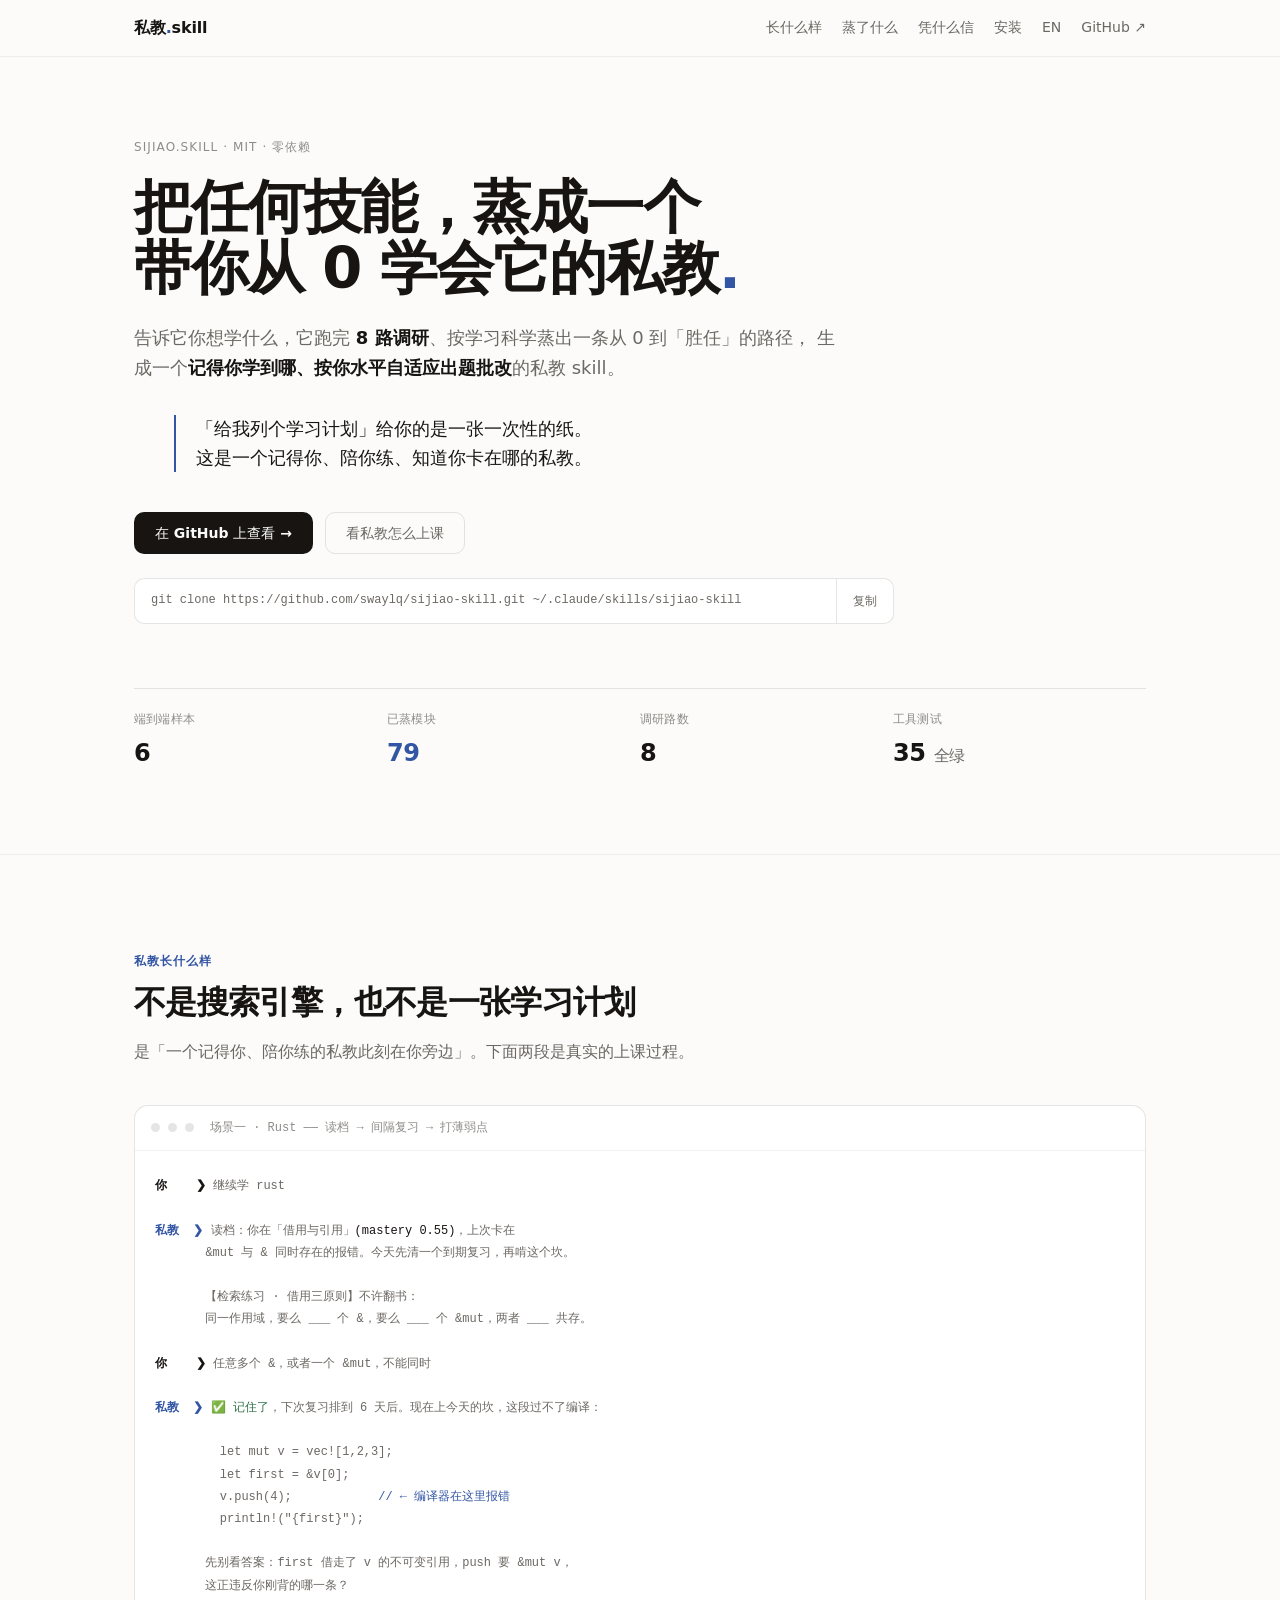
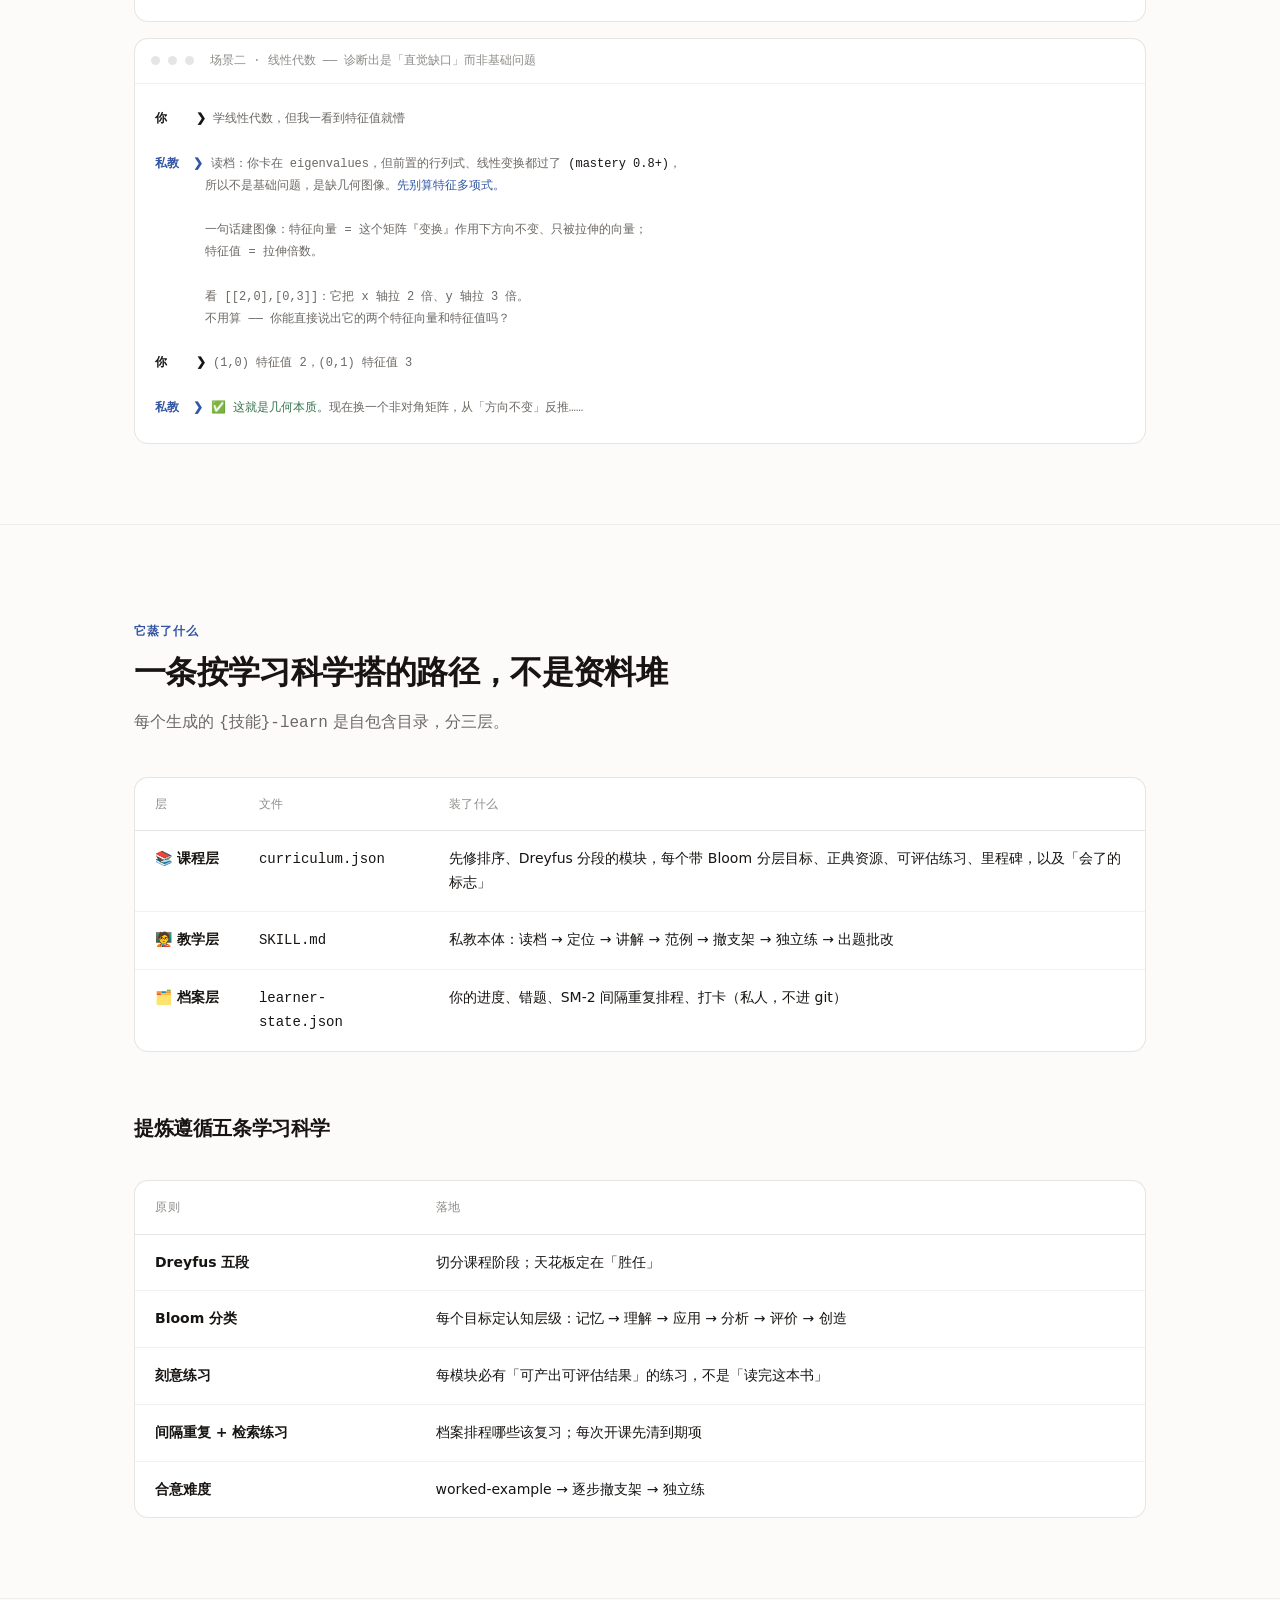
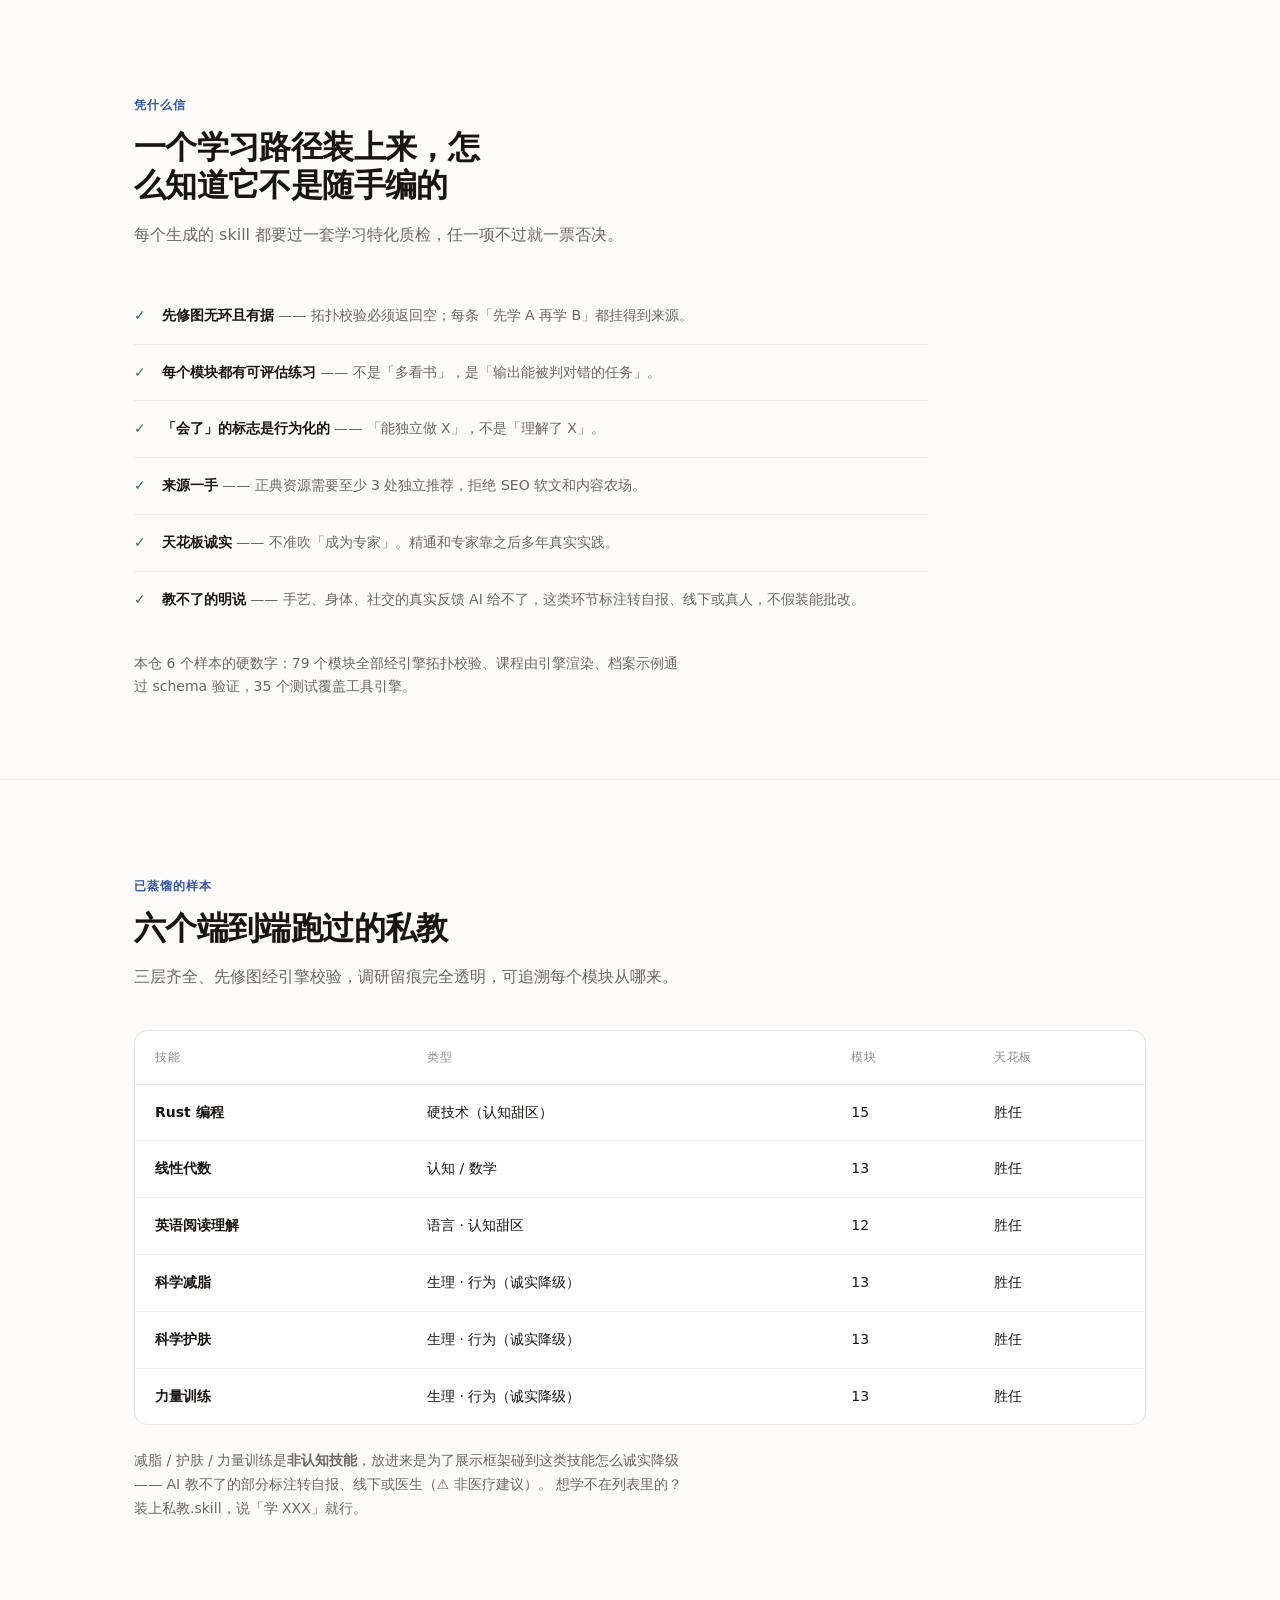
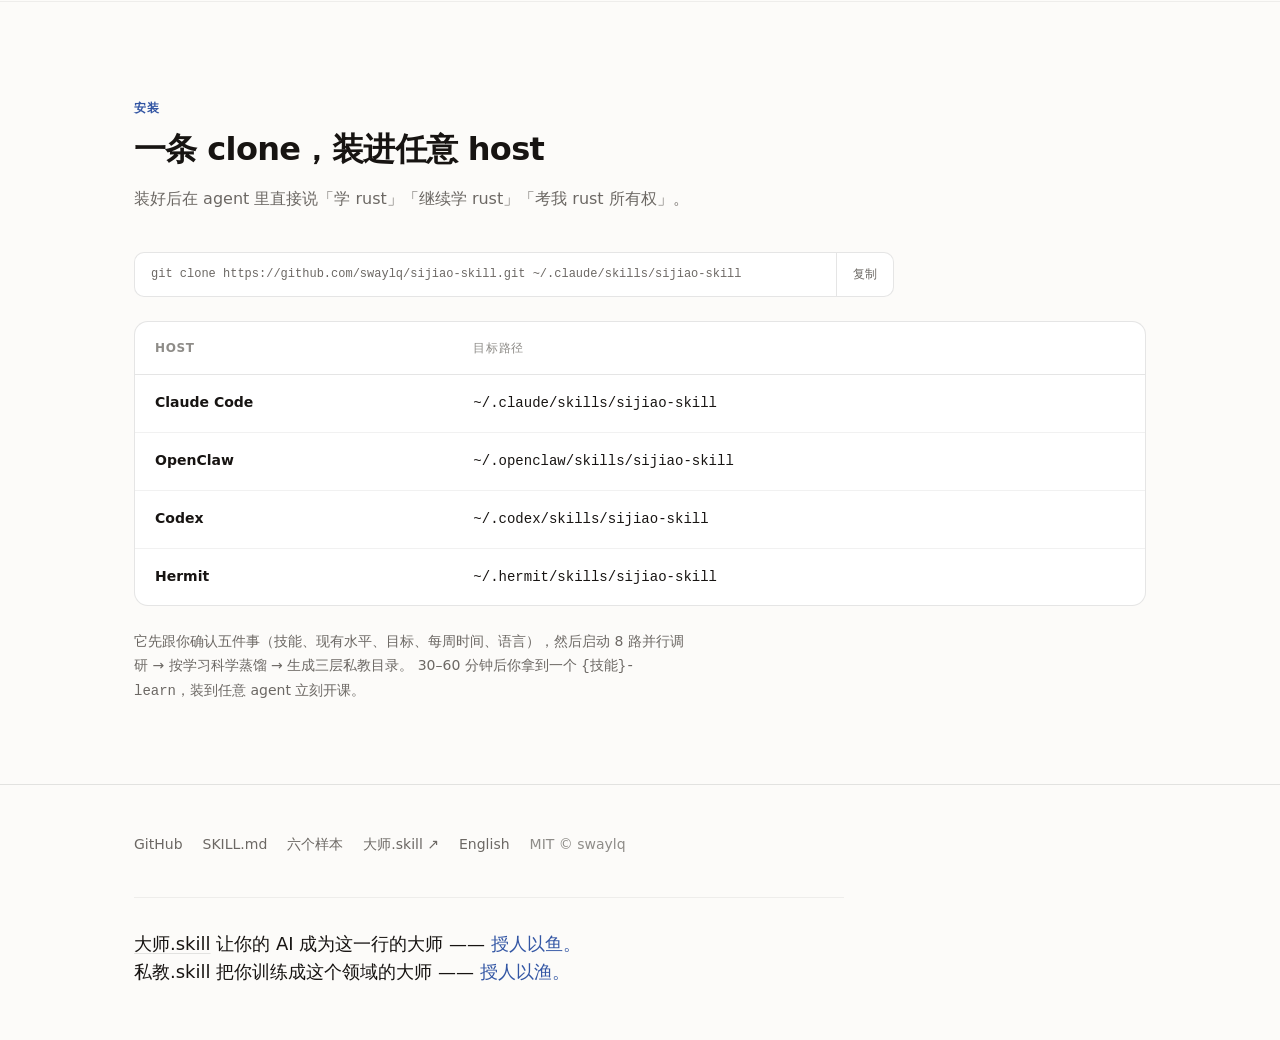
==== docs/index.html @ 7129c039 "site: bilingual landing page on GitHub Pages (docs/) 私教.skill had no site of its own — searching for" ====
<!doctype html>
<html lang="zh-Hans">
<head>
<meta charset="utf-8">
<meta name="viewport" content="width=device-width, initial-scale=1">
<title>私教.skill —— 把任何技能蒸馏成一个带你从 0 学会它的私教</title>
<meta name="description" content="私教.skill（sijiao.skill）：输入任何想学的技能，跑 8 路调研、按学习科学蒸出一条从 0 到「胜任」的路径，生成一个记得你学到哪、按你水平自适应出题批改、排间隔复习的有状态私教 skill。支持 Claude Code / OpenClaw / Codex / Hermit，MIT 开源，零依赖。">
<meta name="keywords" content="私教.skill,私教 skill,sijiao.skill,sijiao-skill,AI 私教,AI 家教,学习路径,间隔重复,刻意练习,Claude Code skill,agent skill,自适应学习">
<meta name="author" content="swaylq">
<meta name="theme-color" content="#fbfaf8" media="(prefers-color-scheme: light)">
<meta name="theme-color" content="#1b1a18" media="(prefers-color-scheme: dark)">
<link rel="canonical" href="https://swaylq.github.io/sijiao-skill/">
<link rel="alternate" hreflang="zh-Hans" href="https://swaylq.github.io/sijiao-skill/">
<link rel="alternate" hreflang="en" href="https://swaylq.github.io/sijiao-skill/en/">
<link rel="alternate" hreflang="x-default" href="https://swaylq.github.io/sijiao-skill/">
<meta property="og:type" content="website">
<meta property="og:locale" content="zh_CN">
<meta property="og:site_name" content="私教.skill">
<meta property="og:title" content="私教.skill —— 把任何技能蒸馏成一个带你从 0 学会它的私教">
<meta property="og:description" content="不是一张一次性的学习计划，是一个记得你学到哪、按你水平出题批改、排间隔复习的私教。8 路调研 + 学习科学蒸馏，天花板诚实标到「胜任」。">
<meta property="og:url" content="https://swaylq.github.io/sijiao-skill/">
<meta property="og:image" content="https://swaylq.github.io/sijiao-skill/assets/og.png">
<meta property="og:image:width" content="1200">
<meta property="og:image:height" content="630">
<meta name="twitter:card" content="summary_large_image">
<meta name="twitter:title" content="私教.skill —— 把任何技能蒸馏成一个带你从 0 学会它的私教">
<meta name="twitter:description" content="记得你学到哪、按你水平出题批改、排间隔复习的有状态私教。8 路调研 + 学习科学蒸馏。">
<meta name="twitter:image" content="https://swaylq.github.io/sijiao-skill/assets/og.png">
<link rel="icon" href="assets/favicon.svg" type="image/svg+xml">
<link rel="stylesheet" href="assets/site.css">
<script type="application/ld+json">
{
  "@context": "https://schema.org",
  "@graph": [
    {
      "@type": "SoftwareApplication",
      "name": "私教.skill",
      "alternateName": ["sijiao.skill", "sijiao-skill", "私教 skill"],
      "applicationCategory": "EducationalApplication",
      "operatingSystem": "macOS, Linux, Windows",
      "url": "https://swaylq.github.io/sijiao-skill/",
      "downloadUrl": "https://github.com/swaylq/sijiao-skill",
      "codeRepository": "https://github.com/swaylq/sijiao-skill",
      "programmingLanguage": ["Python", "Markdown"],
      "license": "https://opensource.org/licenses/MIT",
      "description": "输入任何想学的技能，跑 8 路调研、按学习科学蒸出一条从 0 到「胜任」的路径，生成一个有状态的私教 skill：记得你学到哪、按你水平出题批改、排间隔复习。",
      "author": { "@type": "Person", "name": "swaylq", "url": "https://github.com/swaylq" },
      "offers": { "@type": "Offer", "price": "0", "priceCurrency": "USD" }
    },
    {
      "@type": "FAQPage",
      "mainEntity": [
        {
          "@type": "Question",
          "name": "私教.skill 和让 ChatGPT 列个学习计划有什么区别？",
          "acceptedAnswer": { "@type": "Answer", "text": "学习计划是一张一次性的纸，发给你就结束了。私教.skill 生成的是一个有状态的目录：它记得你学到哪个模块、上次卡在哪、错过哪些题，按你当前水平出题并批改，还按 SM-2 算法排间隔复习。每次开课先清到期的复习项，再上新内容。" }
        },
        {
          "@type": "Question",
          "name": "它蒸出来的学习路径凭什么可信？",
          "acceptedAnswer": { "@type": "Answer", "text": "每个生成的 skill 都要过一套学习特化质检：先修图必须无环且每条依赖挂得到来源；每个模块必须有能判对错的练习，不能是「多看书」；「会了」的标志必须行为化；正典资源需要至少 3 处独立推荐，拒绝内容农场；天花板不准吹「成为专家」。" }
        },
        {
          "@type": "Question",
          "name": "能把我教到什么程度？",
          "acceptedAnswer": { "@type": "Answer", "text": "天花板诚实标在 Dreyfus 五段模型的「胜任」——能独立完成常规任务。精通和专家靠之后多年的真实实践，不是任何课程能给的。不告诉你局限的 skill 不值得信任。" }
        },
        {
          "@type": "Question",
          "name": "非认知技能（健身、护肤这种）也能教吗？",
          "acceptedAnswer": { "@type": "Answer", "text": "能，但会诚实降级。AI 给不了手艺、身体和社交上的真实反馈，这类环节会明确标注转为自报、线下或真人，不假装能批改。比如英语阅读的样本就明标「只管阅读，不含听说写」。" }
        },
        {
          "@type": "Question",
          "name": "支持哪些 agent？",
          "acceptedAnswer": { "@type": "Answer", "text": "任何读 SKILL.md 的 host，包括 Claude Code、OpenClaw、Codex、Hermit。生成出来的学习目录也能用 tools/install.py 装到指定 host。" }
        }
      ]
    }
  ]
}
</script>
</head>
<body>

<header class="topbar">
  <div class="shell topbar-in">
    <a class="wordmark" href="/sijiao-skill/">私教<span class="dot">.</span>skill</a>
    <nav class="topnav">
      <a class="hide-sm" href="#demo">长什么样</a>
      <a class="hide-sm" href="#what">蒸了什么</a>
      <a class="hide-sm" href="#trust">凭什么信</a>
      <a href="#install">安装</a>
      <a href="en/">EN</a>
      <a href="https://github.com/swaylq/sijiao-skill">GitHub ↗</a>
    </nav>
  </div>
</header>

<main>

  <section class="shell hero">
    <p class="eyebrow">sijiao.skill · MIT · 零依赖</p>
    <h1>把任何技能，蒸成一个带你从 0 学会它的私教<span class="dot">.</span></h1>
    <p class="lede">
      告诉它你想学什么，它跑完 <strong>8 路调研</strong>、按学习科学蒸出一条从 0 到「胜任」的路径，
      生成一个<strong>记得你学到哪、按你水平自适应出题批改</strong>的私教 skill。
    </p>

    <blockquote class="pull">
      「给我列个学习计划」给你的是一张一次性的纸。<br>
      这是一个记得你、陪你练、知道你卡在哪的私教。
    </blockquote>

    <div class="cta">
      <a class="btn btn-primary" href="https://github.com/swaylq/sijiao-skill">在 GitHub 上查看 →</a>
      <a class="btn btn-ghost" href="#demo">看私教怎么上课</a>
    </div>

    <div class="copyline">
      <span class="scroll"><code id="install-cmd">git clone https://github.com/swaylq/sijiao-skill.git ~/.claude/skills/sijiao-skill</code></span>
      <button type="button" data-copy="#install-cmd">复制</button>
    </div>

    <dl class="stats">
      <div class="stat"><dt>端到端样本</dt><dd>6</dd></div>
      <div class="stat"><dt>已蒸模块</dt><dd class="cut">79</dd></div>
      <div class="stat"><dt>调研路数</dt><dd>8</dd></div>
      <div class="stat"><dt>工具测试</dt><dd>35<span class="unit"> 全绿</span></dd></div>
    </dl>
  </section>

  <section class="section" id="demo">
    <div class="shell">
      <div class="section-head">
        <p class="kicker">私教长什么样</p>
        <h2>不是搜索引擎，也不是一张学习计划</h2>
        <p>是「一个记得你、陪你练的私教此刻在你旁边」。下面两段是真实的上课过程。</p>
      </div>

      <div class="terminal">
        <div class="terminal-bar">
          <span class="lamp"></span><span class="lamp"></span><span class="lamp"></span>
          <span class="path">场景一 · Rust —— 读档 → 间隔复习 → 打薄弱点</span>
        </div>
<pre><span class="u">你    ❯</span> 继续学 rust

<span class="a">私教  ❯</span> 读档：你在「借用与引用」<span class="hi">(mastery 0.55)</span>，上次卡在
       &amp;mut 与 &amp; 同时存在的报错。今天先清一个到期复习，再啃这个坎。

       【检索练习 · 借用三原则】不许翻书：
       同一作用域，要么 ___ 个 &amp;，要么 ___ 个 &amp;mut，两者 ___ 共存。

<span class="u">你    ❯</span> 任意多个 &amp;，或者一个 &amp;mut，不能同时

<span class="a">私教  ❯</span> <span class="keep">✅ 记住了</span>，下次复习排到 6 天后。现在上今天的坎，这段过不了编译：

         let mut v = vec![1,2,3];
         let first = &amp;v[0];
         v.push(4);            <span class="cut">// ← 编译器在这里报错</span>
         println!("{first}");

       先别看答案：first 借走了 v 的不可变引用，push 要 &amp;mut v，
       这正违反你刚背的哪一条？</pre>
      </div>

      <div class="terminal" style="margin-top:var(--s-4)">
        <div class="terminal-bar">
          <span class="lamp"></span><span class="lamp"></span><span class="lamp"></span>
          <span class="path">场景二 · 线性代数 —— 诊断出是「直觉缺口」而非基础问题</span>
        </div>
<pre><span class="u">你    ❯</span> 学线性代数，但我一看到特征值就懵

<span class="a">私教  ❯</span> 读档：你卡在 eigenvalues，但前置的行列式、线性变换都过了 <span class="hi">(mastery 0.8+)</span>，
       所以不是基础问题，是缺几何图像。<span class="cut">先别算特征多项式。</span>

       一句话建图像：特征向量 = 这个矩阵『变换』作用下方向不变、只被拉伸的向量；
       特征值 = 拉伸倍数。

       看 [[2,0],[0,3]]：它把 x 轴拉 2 倍、y 轴拉 3 倍。
       不用算 —— 你能直接说出它的两个特征向量和特征值吗？

<span class="u">你    ❯</span> (1,0) 特征值 2，(0,1) 特征值 3

<span class="a">私教  ❯</span> <span class="keep">✅ 这就是几何本质。</span>现在换一个非对角矩阵，从「方向不变」反推……</pre>
      </div>
    </div>
  </section>

  <section class="section" id="what">
    <div class="shell">
      <div class="section-head">
        <p class="kicker">它蒸了什么</p>
        <h2>一条按学习科学搭的路径，不是资料堆</h2>
        <p>每个生成的 <code>{技能}-learn</code> 是自包含目录，分三层。</p>
      </div>

      <div class="table-wrap">
        <table>
          <thead><tr><th>层</th><th>文件</th><th>装了什么</th></tr></thead>
          <tbody>
            <tr><td>📚 课程层</td><td><code>curriculum.json</code></td><td>先修排序、Dreyfus 分段的模块，每个带 Bloom 分层目标、正典资源、可评估练习、里程碑，以及「会了的标志」</td></tr>
            <tr><td>🧑‍🏫 教学层</td><td><code>SKILL.md</code></td><td>私教本体：读档 → 定位 → 讲解 → 范例 → 撤支架 → 独立练 → 出题批改</td></tr>
            <tr><td>🗂️ 档案层</td><td><code>learner-state.json</code></td><td>你的进度、错题、SM-2 间隔重复排程、打卡（私人，不进 git）</td></tr>
          </tbody>
        </table>
      </div>

      <div class="section-head" style="margin-top:var(--s-16)">
        <h2 style="font-size:var(--text-xl)">提炼遵循五条学习科学</h2>
      </div>
      <div class="table-wrap">
        <table>
          <thead><tr><th>原则</th><th>落地</th></tr></thead>
          <tbody>
            <tr><td>Dreyfus 五段</td><td>切分课程阶段；天花板定在「胜任」</td></tr>
            <tr><td>Bloom 分类</td><td>每个目标定认知层级：记忆 → 理解 → 应用 → 分析 → 评价 → 创造</td></tr>
            <tr><td>刻意练习</td><td>每模块必有「可产出可评估结果」的练习，不是「读完这本书」</td></tr>
            <tr><td>间隔重复 + 检索练习</td><td>档案排程哪些该复习；每次开课先清到期项</td></tr>
            <tr><td>合意难度</td><td>worked-example → 逐步撤支架 → 独立练</td></tr>
          </tbody>
        </table>
      </div>
    </div>
  </section>

  <section class="section" id="trust">
    <div class="shell">
      <div class="section-head">
        <p class="kicker">凭什么信</p>
        <h2>一个学习路径装上来，怎么知道它不是随手编的</h2>
        <p>每个生成的 skill 都要过一套学习特化质检，任一项不过就一票否决。</p>
      </div>
      <ul class="checks">
        <li><span class="tick">✓</span><span><b>先修图无环且有据</b> —— 拓扑校验必须返回空；每条「先学 A 再学 B」都挂得到来源。</span></li>
        <li><span class="tick">✓</span><span><b>每个模块都有可评估练习</b> —— 不是「多看书」，是「输出能被判对错的任务」。</span></li>
        <li><span class="tick">✓</span><span><b>「会了」的标志是行为化的</b> —— 「能独立做 X」，不是「理解了 X」。</span></li>
        <li><span class="tick">✓</span><span><b>来源一手</b> —— 正典资源需要至少 3 处独立推荐，拒绝 SEO 软文和内容农场。</span></li>
        <li><span class="tick">✓</span><span><b>天花板诚实</b> —— 不准吹「成为专家」。精通和专家靠之后多年真实实践。</span></li>
        <li><span class="tick">✓</span><span><b>教不了的明说</b> —— 手艺、身体、社交的真实反馈 AI 给不了，这类环节标注转自报、线下或真人，不假装能批改。</span></li>
      </ul>
      <p style="margin-top:var(--s-6);font-size:var(--text-sm);color:var(--ink-muted);max-width:var(--measure)">
        本仓 6 个样本的硬数字：79 个模块全部经引擎拓扑校验、课程由引擎渲染、档案示例通过 schema 验证，35 个测试覆盖工具引擎。
      </p>
    </div>
  </section>

  <section class="section" id="samples">
    <div class="shell">
      <div class="section-head">
        <p class="kicker">已蒸馏的样本</p>
        <h2>六个端到端跑过的私教</h2>
        <p>三层齐全、先修图经引擎校验，调研留痕完全透明，可追溯每个模块从哪来。</p>
      </div>
      <div class="table-wrap">
        <table>
          <thead><tr><th>技能</th><th>类型</th><th>模块</th><th>天花板</th></tr></thead>
          <tbody>
            <tr><td>Rust 编程</td><td>硬技术（认知甜区）</td><td>15</td><td>胜任</td></tr>
            <tr><td>线性代数</td><td>认知 / 数学</td><td>13</td><td>胜任</td></tr>
            <tr><td>英语阅读理解</td><td>语言 · 认知甜区</td><td>12</td><td>胜任</td></tr>
            <tr><td>科学减脂</td><td>生理 · 行为（诚实降级）</td><td>13</td><td>胜任</td></tr>
            <tr><td>科学护肤</td><td>生理 · 行为（诚实降级）</td><td>13</td><td>胜任</td></tr>
            <tr><td>力量训练</td><td>生理 · 行为（诚实降级）</td><td>13</td><td>胜任</td></tr>
          </tbody>
        </table>
      </div>
      <p style="margin-top:var(--s-6);font-size:var(--text-sm);color:var(--ink-muted);max-width:var(--measure)">
        减脂 / 护肤 / 力量训练是<strong>非认知技能</strong>，放进来是为了展示框架碰到这类技能怎么诚实降级 —— AI 教不了的部分标注转自报、线下或医生（⚠️ 非医疗建议）。
        想学不在列表里的？装上私教.skill，说「学 XXX」就行。
      </p>
    </div>
  </section>

  <section class="section" id="install">
    <div class="shell">
      <div class="section-head">
        <p class="kicker">安装</p>
        <h2>一条 clone，装进任意 host</h2>
        <p>装好后在 agent 里直接说「学 rust」「继续学 rust」「考我 rust 所有权」。</p>
      </div>

      <div class="copyline">
        <span class="scroll"><code id="install-cmd-2">git clone https://github.com/swaylq/sijiao-skill.git ~/.claude/skills/sijiao-skill</code></span>
        <button type="button" data-copy="#install-cmd-2">复制</button>
      </div>

      <div class="table-wrap hosts">
        <table>
          <thead><tr><th>Host</th><th>目标路径</th></tr></thead>
          <tbody>
            <tr><td>Claude Code</td><td><code>~/.claude/skills/sijiao-skill</code></td></tr>
            <tr><td>OpenClaw</td><td><code>~/.openclaw/skills/sijiao-skill</code></td></tr>
            <tr><td>Codex</td><td><code>~/.codex/skills/sijiao-skill</code></td></tr>
            <tr><td>Hermit</td><td><code>~/.hermit/skills/sijiao-skill</code></td></tr>
          </tbody>
        </table>
      </div>

      <p style="margin-top:var(--s-6);font-size:var(--text-sm);color:var(--ink-muted);max-width:var(--measure)">
        它先跟你确认五件事（技能、现有水平、目标、每周时间、语言），然后启动 8 路并行调研 → 按学习科学蒸馏 → 生成三层私教目录。
        30–60 分钟后你拿到一个 <code>{技能}-learn</code>，装到任意 agent 立刻开课。
      </p>
    </div>
  </section>

</main>

<footer class="foot">
  <div class="shell">
    <div class="foot-line">
      <a href="https://github.com/swaylq/sijiao-skill">GitHub</a>
      <a href="https://github.com/swaylq/sijiao-skill/blob/main/SKILL.md">SKILL.md</a>
      <a href="https://github.com/swaylq/sijiao-skill/tree/main/prototypes">六个样本</a>
      <a href="https://master-skill.org/">大师.skill ↗</a>
      <a href="en/">English</a>
      <span style="color:var(--ink-faint)">MIT © <a href="https://github.com/swaylq">swaylq</a></span>
    </div>
    <p class="closing">
      <a href="https://master-skill.org/">大师.skill</a> 让你的 AI 成为这一行的大师 —— <em>授人以鱼。</em><br>
      私教.skill 把你训练成这个领域的大师 —— <em>授人以渔。</em>
    </p>
  </div>
</footer>

<script>
document.querySelectorAll('[data-copy]').forEach(function (btn) {
  btn.addEventListener('click', function () {
    var text = document.querySelector(btn.dataset.copy).textContent.trim();
    navigator.clipboard.writeText(text).then(function () {
      var old = btn.textContent;
      btn.textContent = '已复制';
      setTimeout(function () { btn.textContent = old; }, 1600);
    });
  });
});
</script>

</body>
</html>
---- docs/assets/site.css ----
/* 私教.skill — design tokens
   Same quiet-monochrome system as the rest of the family: warm paper
   neutrals, hairline rules, near-flat surfaces, generous negative space.
   One accent only — a scholarly ink indigo, spent where the tutor marks
   your progress: a correct answer, a mastery number, a milestone. */

:root {
  /* type */
  --font-sans: ui-sans-serif, system-ui, -apple-system, "Segoe UI", Roboto,
    "Helvetica Neue", Arial, "PingFang SC", "Hiragino Sans GB",
    "Microsoft YaHei", "Noto Sans SC", sans-serif;
  --font-mono: ui-monospace, "SF Mono", "JetBrains Mono", Menlo, Consolas,
    "PingFang SC", monospace;

  --text-xs: 0.75rem;
  --text-sm: 0.875rem;
  --text-base: 1rem;
  --text-lg: 1.125rem;
  --text-xl: 1.25rem;
  --text-2xl: 1.5rem;
  --text-3xl: 1.875rem;
  --text-4xl: 2.25rem;

  /* space — 4px rhythm */
  --s-1: 4px;  --s-2: 8px;  --s-3: 12px; --s-4: 16px;
  --s-5: 20px; --s-6: 24px; --s-8: 32px; --s-10: 40px;
  --s-12: 48px; --s-16: 64px; --s-20: 80px; --s-24: 96px;

  /* color — warm paper neutrals (chroma 0.003 @ hue 85) + one vermilion */
  --paper:      oklch(0.988 0.003 85);
  --surface:    oklch(1 0 0);
  --sunken:     oklch(0.965 0.004 85);
  --ink:        oklch(0.195 0.006 70);
  --ink-muted:  oklch(0.520 0.008 70);
  --ink-faint:  oklch(0.640 0.006 70);
  --rule:       oklch(0.195 0.006 70 / 11%);
  --rule-soft:  oklch(0.195 0.006 70 / 6%);
  --mark:       oklch(0.470 0.132 264);  /* 靛 — the tutor's mark */
  --mark-soft:  oklch(0.470 0.132 264 / 10%);
  --keep:       oklch(0.500 0.090 155);

  --radius: 10px;
  --radius-sm: 6px;
  --radius-lg: 14px;

  --ease: cubic-bezier(0, 0, 0.2, 1);
  --dur: 160ms;

  --measure: 62ch;
  --shell: 1060px;
}

@media (prefers-color-scheme: dark) {
  :root {
    --paper:      oklch(0.165 0.004 70);
    --surface:    oklch(0.205 0.004 70);
    --sunken:     oklch(0.190 0.004 70);
    --ink:        oklch(0.965 0.003 85);
    --ink-muted:  oklch(0.700 0.006 80);
    --ink-faint:  oklch(0.590 0.006 80);
    --rule:       oklch(1 0 0 / 11%);
    --rule-soft:  oklch(1 0 0 / 6%);
    --mark:       oklch(0.720 0.110 264);
    --mark-soft:  oklch(0.720 0.110 264 / 14%);
    --keep:       oklch(0.660 0.090 155);
  }
}

*, *::before, *::after { box-sizing: border-box; }
* { transition-timing-function: var(--ease); }

html { -webkit-text-size-adjust: 100%; scroll-behavior: smooth; }

body {
  margin: 0;
  background: var(--paper);
  color: var(--ink);
  font-family: var(--font-sans);
  font-size: var(--text-base);
  line-height: 1.7;
  -webkit-font-smoothing: antialiased;
  text-rendering: optimizeLegibility;
}

::selection { background: var(--mark-soft); color: var(--ink); }

a { color: inherit; text-decoration-color: var(--rule); text-underline-offset: 3px; }
a:hover { text-decoration-color: currentColor; }

:focus-visible {
  outline: 2px solid var(--mark);
  outline-offset: 3px;
  border-radius: var(--radius-sm);
}

h1, h2, h3 { text-wrap: balance; margin: 0; font-weight: 650; }
p { text-wrap: pretty; margin: 0; }

code, kbd, samp, pre { font-family: var(--font-mono); }

.shell { max-width: var(--shell); margin-inline: auto; padding-inline: var(--s-6); }

/* ── chrome ─────────────────────────────────────────────── */

.topbar {
  position: sticky; top: 0; z-index: 20;
  background: color-mix(in oklab, var(--paper) 88%, transparent);
  backdrop-filter: saturate(1.4) blur(10px);
  border-bottom: 1px solid var(--rule-soft);
}
.topbar-in {
  display: flex; align-items: center; gap: var(--s-6);
  height: 56px;
}
.wordmark {
  font-weight: 700; letter-spacing: -0.01em; font-size: var(--text-base);
  text-decoration: none; white-space: nowrap;
}
.wordmark .dot { color: var(--mark); }
.topnav { margin-left: auto; display: flex; align-items: center; gap: var(--s-5); }
.topnav a {
  font-size: var(--text-sm); color: var(--ink-muted); text-decoration: none;
  transition: color var(--dur);
}
.topnav a:hover { color: var(--ink); }
@media (max-width: 700px) { .topnav .hide-sm { display: none; } }

/* ── hero ───────────────────────────────────────────────── */

.hero { padding-block: var(--s-20) var(--s-16); }
.eyebrow {
  font-size: var(--text-xs); letter-spacing: 0.09em; text-transform: uppercase;
  color: var(--ink-faint); font-weight: 500; margin-bottom: var(--s-5);
}
.hero h1 {
  font-size: clamp(2.25rem, 1.4rem + 3.6vw, 3.6rem);
  line-height: 1.06; letter-spacing: -0.025em; font-weight: 750;
  max-width: 18ch;
}
.hero h1 .dot { color: var(--mark); }
.hero .lede {
  margin-top: var(--s-6); max-width: var(--measure);
  font-size: var(--text-lg); color: var(--ink-muted); line-height: 1.65;
}
.hero .lede strong { color: var(--ink); font-weight: 600; }

.pull {
  margin-top: var(--s-8); padding-left: var(--s-5);
  border-left: 2px solid var(--mark);
  max-width: var(--measure);
  font-size: var(--text-lg); line-height: 1.6;
}

.cta { margin-top: var(--s-10); display: flex; flex-wrap: wrap; gap: var(--s-3); align-items: center; }

.btn {
  display: inline-flex; align-items: center; gap: var(--s-2);
  height: 42px; padding-inline: var(--s-5);
  border-radius: var(--radius); border: 1px solid transparent;
  font-size: var(--text-sm); font-weight: 550; text-decoration: none;
  transition: transform var(--dur), background-color var(--dur), border-color var(--dur), color var(--dur);
}
.btn-primary { background: var(--ink); color: var(--paper); }
.btn-primary:hover { background: color-mix(in oklab, var(--ink) 88%, var(--mark)); }
.btn-primary:active { transform: translateY(1px); }
.btn-ghost { border-color: var(--rule); color: var(--ink-muted); }
.btn-ghost:hover { border-color: var(--ink-faint); color: var(--ink); }
.btn-ghost:active { transform: translateY(1px); }

.copyline {
  margin-top: var(--s-6);
  display: flex; align-items: stretch; max-width: 760px;
  border: 1px solid var(--rule); border-radius: var(--radius);
  background: var(--surface); overflow: hidden;
}
.copyline .scroll {
  flex: 1; min-width: 0; position: relative;
  /* fades the right edge so a clipped command reads as scrollable, not broken */
  -webkit-mask-image: linear-gradient(to right, #000 calc(100% - 28px), transparent 100%);
          mask-image: linear-gradient(to right, #000 calc(100% - 28px), transparent 100%);
}
.copyline code {
  display: block; padding: var(--s-3) var(--s-4);
  font-size: var(--text-xs); line-height: 1.6; color: var(--ink-muted);
  overflow-x: auto; white-space: nowrap; scrollbar-width: none;
}
.copyline code::-webkit-scrollbar { display: none; }
.copyline button {
  flex: none; border: 0; border-left: 1px solid var(--rule);
  background: transparent; color: var(--ink-muted);
  font: inherit; font-size: var(--text-xs); padding-inline: var(--s-4);
  cursor: pointer; transition: background-color var(--dur), color var(--dur);
}
.copyline button:hover { background: var(--sunken); color: var(--ink); }

/* stat strip */
.stats {
  margin-top: var(--s-16);
  display: grid; grid-template-columns: repeat(4, minmax(0, 1fr));
  border-top: 1px solid var(--rule);
}
.stat { padding-top: var(--s-5); padding-right: var(--s-4); }
.stat dt { font-size: var(--text-xs); color: var(--ink-faint); letter-spacing: 0.02em; }
.stat dd {
  margin: var(--s-1) 0 0; font-size: var(--text-2xl); font-weight: 650;
  letter-spacing: -0.02em; font-variant-numeric: tabular-nums;
}
.stat dd .unit { font-size: var(--text-base); font-weight: 550; color: var(--ink-muted); margin-left: 3px; }
.stat .cut { color: var(--mark); }
@media (max-width: 720px) {
  .stats { grid-template-columns: repeat(2, minmax(0, 1fr)); row-gap: var(--s-6); }
}

/* ── sections ───────────────────────────────────────────── */

.section { padding-block: var(--s-20); border-top: 1px solid var(--rule-soft); }
.section-head { max-width: var(--measure); margin-bottom: var(--s-10); }
.section-head .kicker {
  font-size: var(--text-xs); letter-spacing: 0.09em; text-transform: uppercase;
  color: var(--mark); font-weight: 600; margin-bottom: var(--s-3);
}
.section-head h2 {
  font-size: clamp(1.5rem, 1.1rem + 1.4vw, 2rem);
  line-height: 1.2; letter-spacing: -0.02em;
}
.section-head p { margin-top: var(--s-4); color: var(--ink-muted); }

.cards { display: grid; gap: var(--s-4); grid-template-columns: repeat(3, minmax(0, 1fr)); }
@media (max-width: 860px) { .cards { grid-template-columns: 1fr; } }
.card {
  padding: var(--s-6);
  border: 1px solid var(--rule); border-radius: var(--radius-lg);
  background: var(--surface);
}
.card h3 { font-size: var(--text-base); letter-spacing: -0.01em; }
.card p { margin-top: var(--s-3); font-size: var(--text-sm); color: var(--ink-muted); }

/* terminal */
.terminal {
  border: 1px solid var(--rule); border-radius: var(--radius-lg);
  background: var(--surface); overflow: hidden;
}
.terminal-bar {
  display: flex; align-items: center; gap: var(--s-2);
  padding: var(--s-3) var(--s-4);
  border-bottom: 1px solid var(--rule-soft);
  font-size: var(--text-xs); color: var(--ink-faint);
}
.terminal-bar .lamp {
  width: 9px; height: 9px; border-radius: 50%;
  background: var(--rule); flex: none;
}
.terminal-bar .path { margin-left: var(--s-2); font-family: var(--font-mono); }
.terminal pre {
  margin: 0; padding: var(--s-6) var(--s-5);
  font-size: var(--text-xs); line-height: 1.85;
  overflow-x: auto; color: var(--ink-muted);
  tab-size: 2;
}
.terminal .u { color: var(--ink); font-weight: 600; }
.terminal .a { color: var(--mark); font-weight: 600; }
.terminal .hi { color: var(--ink); }
.terminal .cut { color: var(--mark); }
.terminal .keep { color: var(--keep); }

/* tables */
.table-wrap { overflow-x: auto; border: 1px solid var(--rule); border-radius: var(--radius-lg); background: var(--surface); }
table { width: 100%; border-collapse: collapse; font-size: var(--text-sm); }
thead th {
  text-align: left; font-weight: 550; color: var(--ink-faint);
  font-size: var(--text-xs); letter-spacing: 0.05em; text-transform: uppercase;
  padding: var(--s-4) var(--s-5); border-bottom: 1px solid var(--rule);
  white-space: nowrap;
}
tbody td { padding: var(--s-4) var(--s-5); border-bottom: 1px solid var(--rule-soft); vertical-align: top; }
tbody tr:last-child td { border-bottom: 0; }
tbody td:first-child { font-weight: 600; white-space: nowrap; }
tbody td.verdict { color: var(--mark); }

/* the five questions */
.asks { display: grid; gap: var(--s-3); grid-template-columns: repeat(5, minmax(0, 1fr)); margin-top: var(--s-6); }
@media (max-width: 900px) { .asks { grid-template-columns: repeat(2, minmax(0, 1fr)); } }
.ask {
  padding: var(--s-4); border-radius: var(--radius);
  background: var(--sunken); font-size: var(--text-sm); line-height: 1.55;
}
.ask span { display: block; font-family: var(--font-mono); font-size: var(--text-xs); color: var(--ink-faint); margin-bottom: var(--s-2); }

/* checklist */
.checks { list-style: none; margin: 0; padding: 0; max-width: 78ch; }
.checks li {
  display: flex; gap: var(--s-4); padding-block: var(--s-4);
  border-bottom: 1px solid var(--rule-soft); font-size: var(--text-sm);
  color: var(--ink-muted);
}
.checks li:last-child { border-bottom: 0; }
.checks b { color: var(--ink); font-weight: 600; white-space: nowrap; }
.checks .tick { color: var(--keep); flex: none; font-weight: 700; }

/* install */
.hosts { margin-top: var(--s-6); }

/* footer */
.foot {
  border-top: 1px solid var(--rule); padding-block: var(--s-12) var(--s-16);
  font-size: var(--text-sm); color: var(--ink-muted);
}
.foot-line { display: flex; flex-wrap: wrap; gap: var(--s-5); align-items: center; }
.foot-line a { text-decoration: none; }
.foot-line a:hover { color: var(--ink); }
.foot .closing {
  margin-top: var(--s-10); padding-top: var(--s-8);
  border-top: 1px solid var(--rule-soft);
  font-size: var(--text-lg); color: var(--ink); max-width: var(--measure);
  line-height: 1.6;
}
.foot .closing em { font-style: normal; color: var(--mark); }

@media (prefers-reduced-motion: reduce) {
  html { scroll-behavior: auto; }
  *, *::before, *::after { animation-duration: .01ms !important; transition-duration: .01ms !important; }
}
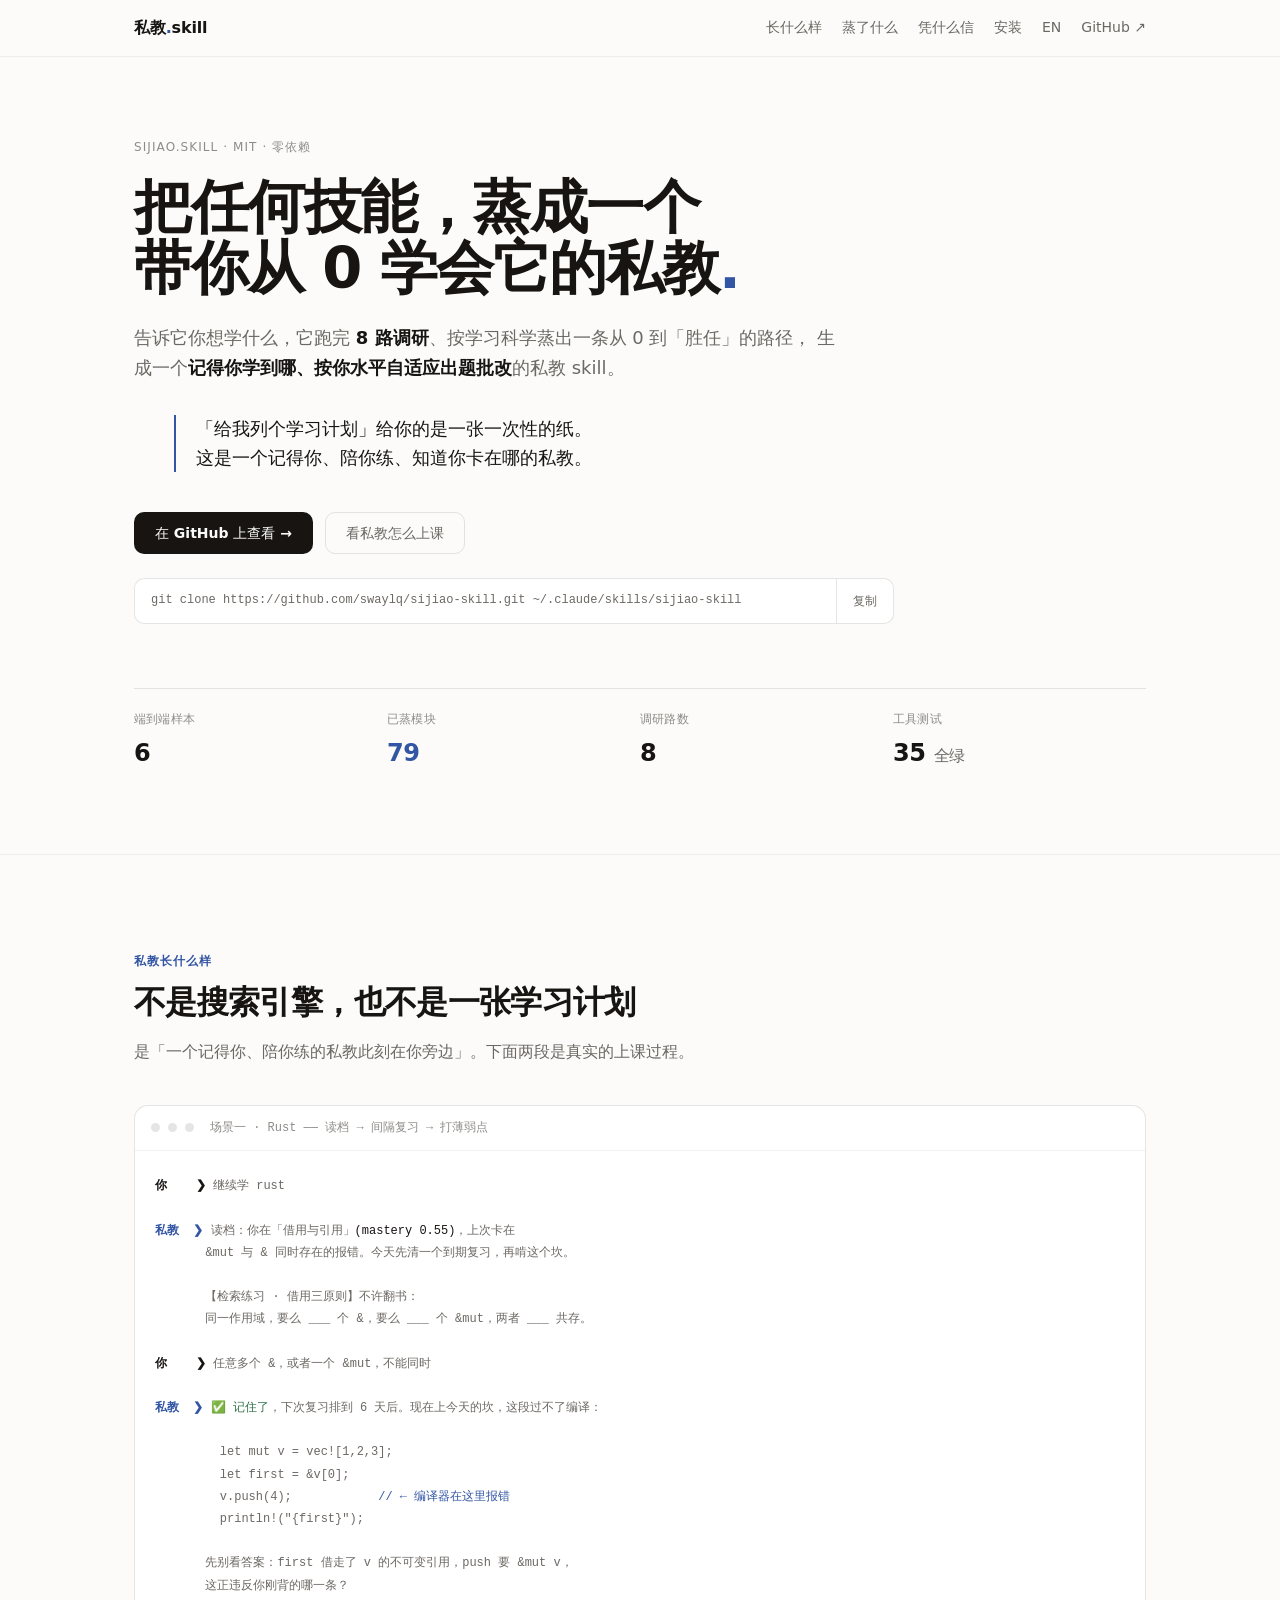
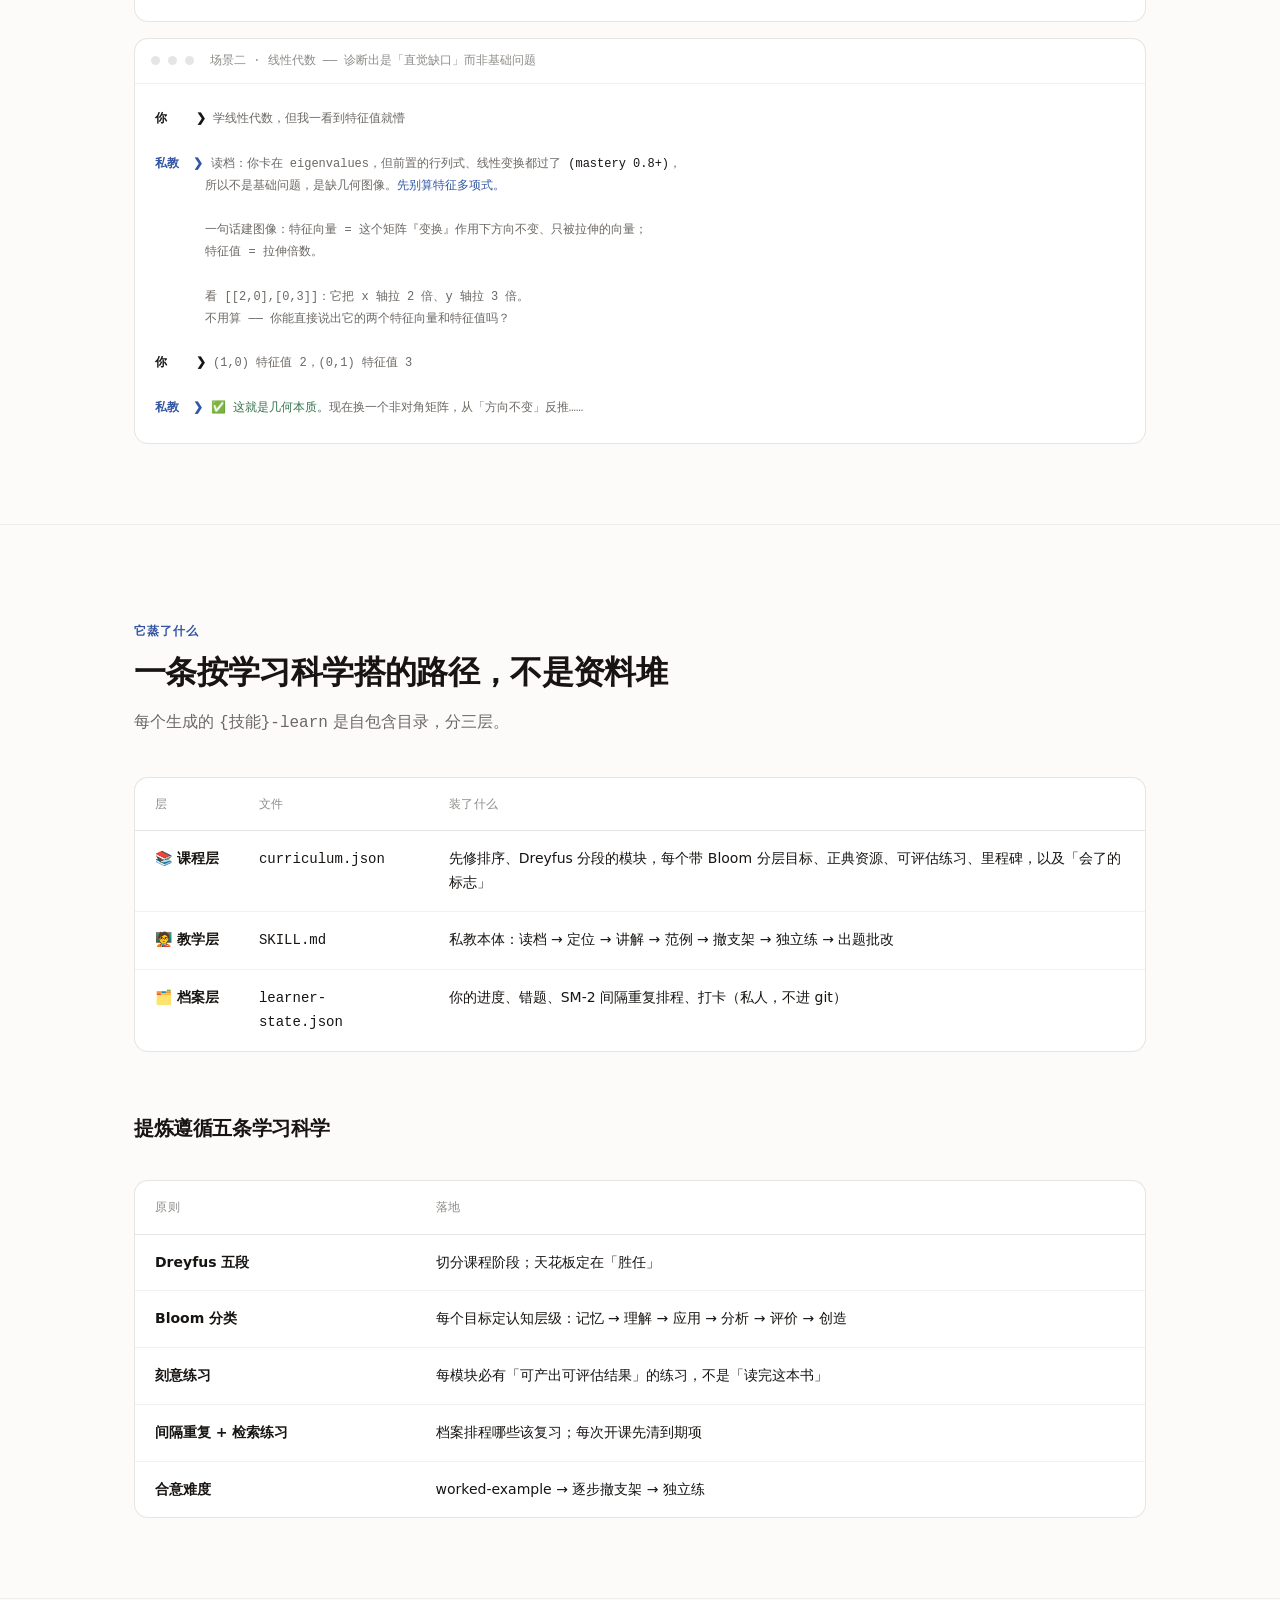
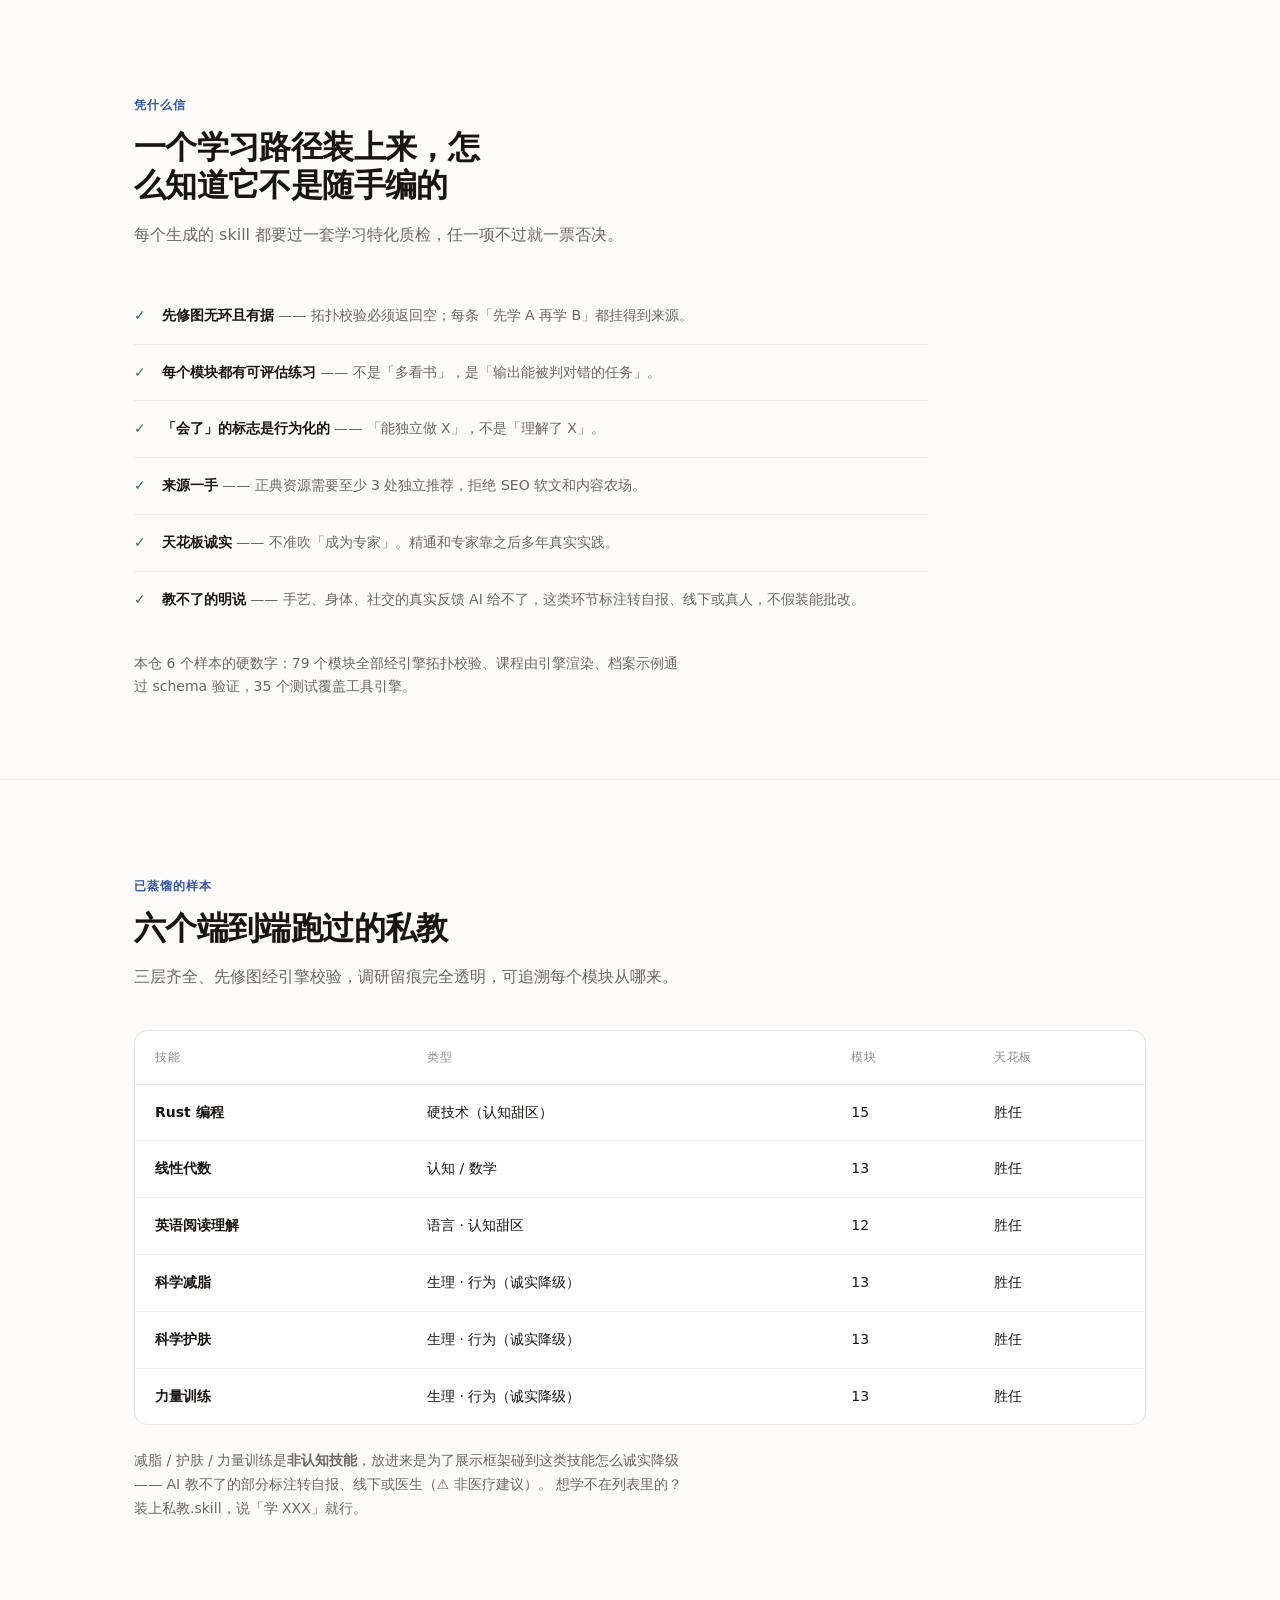
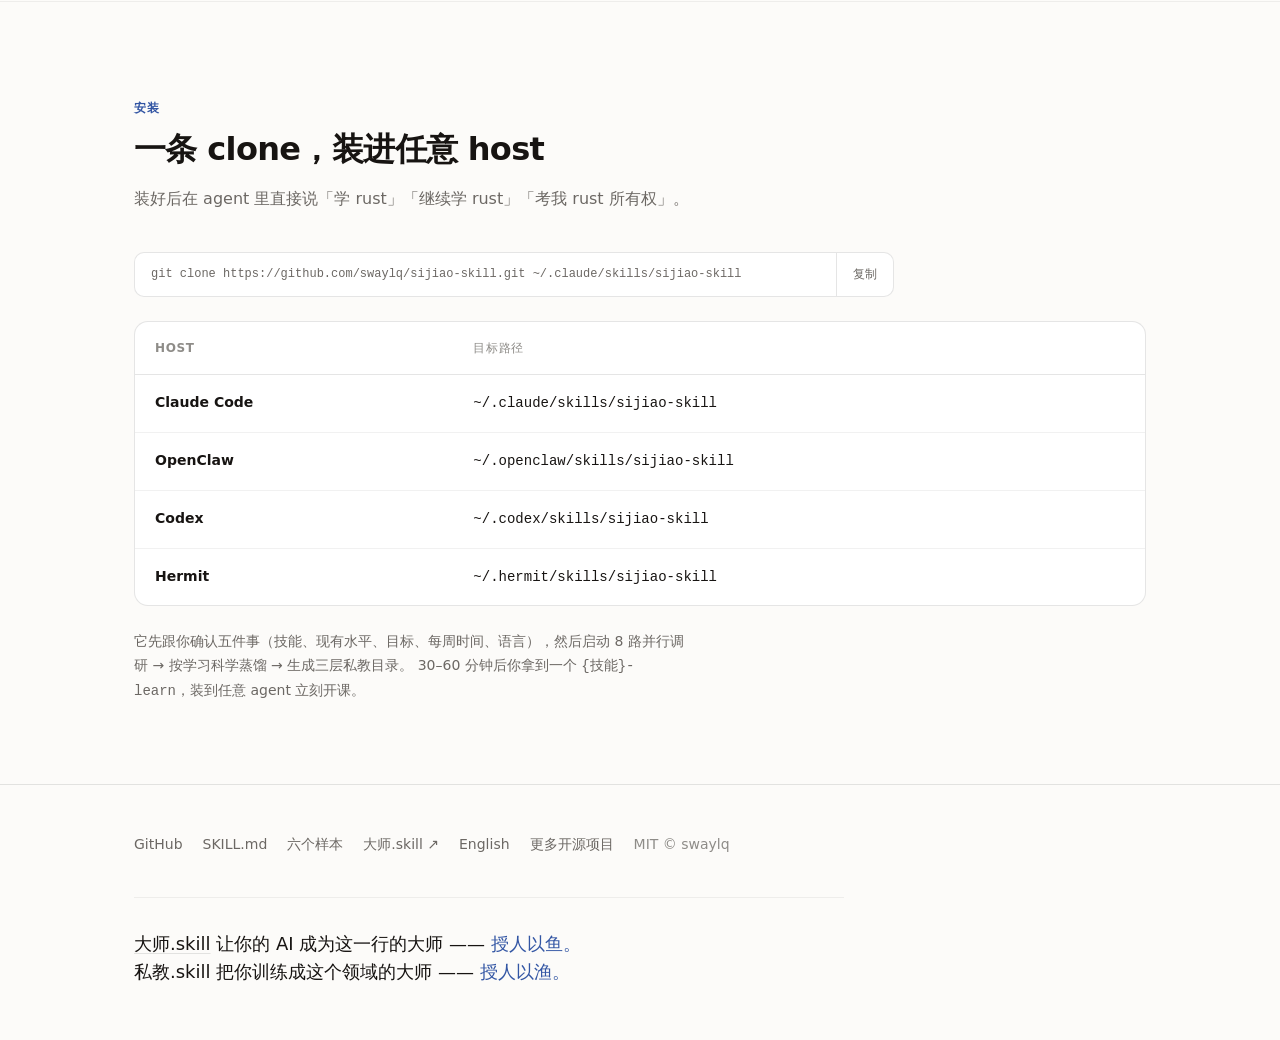
==== commit ea51a330: "site: link the swaylq.github.io index from the footer Completes the internal link graph on this host" ====
--- a/docs/index.html
+++ b/docs/index.html
@@ -314,6 +314,7 @@
       <a href="https://github.com/swaylq/sijiao-skill/tree/main/prototypes">六个样本</a>
       <a href="https://master-skill.org/">大师.skill ↗</a>
       <a href="en/">English</a>
+      <a href="https://swaylq.github.io/">更多开源项目</a>
       <span style="color:var(--ink-faint)">MIT © <a href="https://github.com/swaylq">swaylq</a></span>
     </div>
     <p class="closing">
